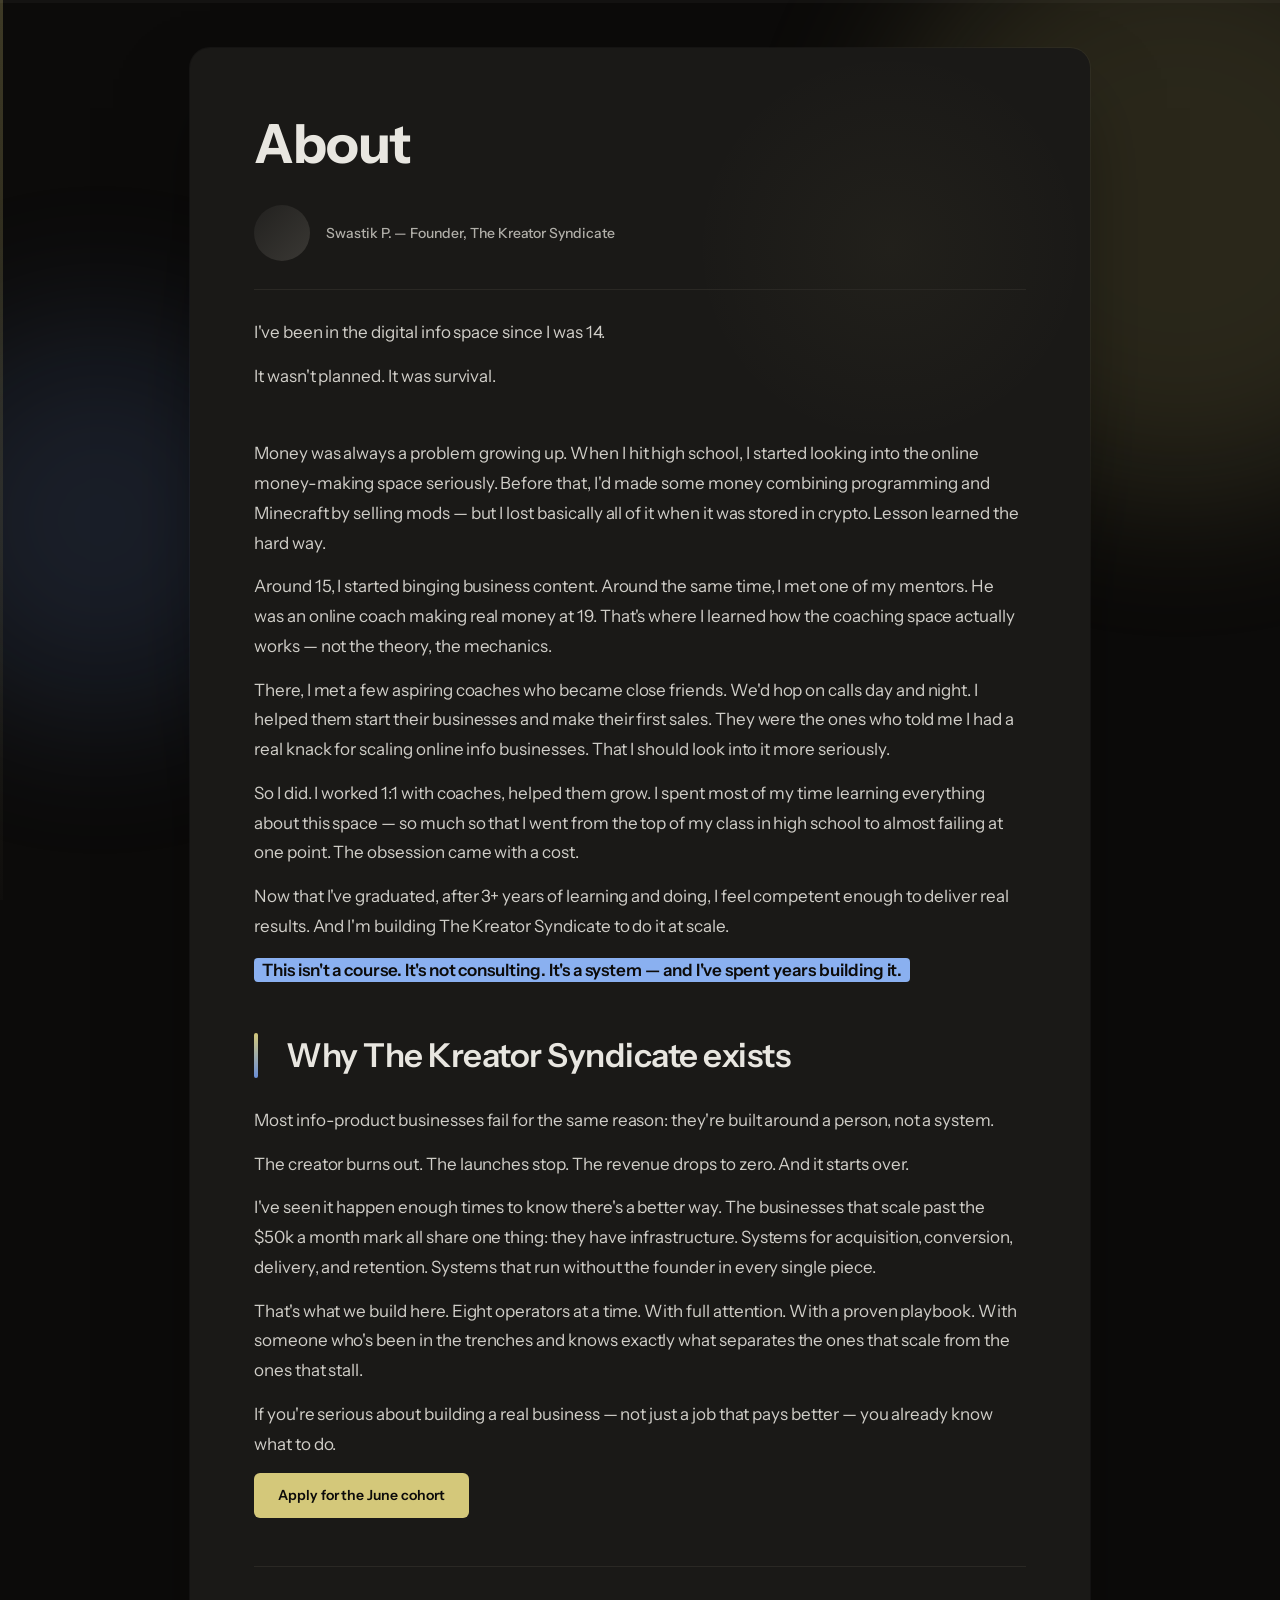
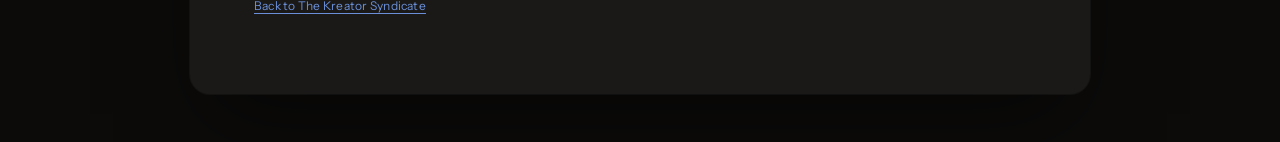
==== about.html @ 92910c71 "Landing page v1 Setup" ====
<!DOCTYPE html>
<html lang="en">
<head>
  <meta charset="UTF-8">
  <meta name="viewport" content="width=device-width, initial-scale=1.0">
  <title>About — The Kreator Syndicate</title>
  <link rel="stylesheet" href="./styles.css">
</head>
<body>
  <div class="progress-bar">
    <div class="progress-bar-fill" id="progressFill"></div>
  </div>

  <div class="parallax-bg">
    <div class="parallax-orb parallax-orb-1" id="orb1"></div>
    <div class="parallax-orb parallax-orb-2" id="orb2"></div>
  </div>

  <div class="accent-rail"></div>

  <div class="layout">
    <div class="content-wrapper">
      <article>

        <h1 class="page-entrance">About</h1>

        <div class="author page-entrance page-entrance-delay-1">
          <div class="author-avatar"></div>
          <div class="author-name">Swastik P. — Founder, The Kreator Syndicate</div>
        </div>

        <div class="section-intro page-entrance page-entrance-delay-2">
          <p>I've been in the digital info space since I was 14.</p>
          <p>It wasn't planned. It was survival.</p>
        </div>

        <div class="section">
          <p>Money was always a problem growing up. When I hit high school, I started looking into the online money-making space seriously. Before that, I'd made some money combining programming and Minecraft by selling mods — but I lost basically all of it when it was stored in crypto. Lesson learned the hard way.</p>

          <p>Around 15, I started binging business content. Around the same time, I met one of my mentors. He was an online coach making real money at 19. That's where I learned how the coaching space actually works — not the theory, the mechanics.</p>

          <p>There, I met a few aspiring coaches who became close friends. We'd hop on calls day and night. I helped them start their businesses and make their first sales. They were the ones who told me I had a real knack for scaling online info businesses. That I should look into it more seriously.</p>

          <p>So I did. I worked 1:1 with coaches, helped them grow. I spent most of my time learning everything about this space — so much so that I went from the top of my class in high school to almost failing at one point. The obsession came with a cost.</p>

          <p>Now that I've graduated, after 3+ years of learning and doing, I feel competent enough to deliver real results. And I'm building The Kreator Syndicate to do it at scale.</p>

          <p><strong class="highlight-blue">This isn't a course. It's not consulting. It's a system — and I've spent years building it.</strong></p>
        </div>

        <h2 class="reveal">Why The Kreator Syndicate exists</h2>

        <div class="section">
          <p>Most info-product businesses fail for the same reason: they're built around a person, not a system.</p>
          <p>The creator burns out. The launches stop. The revenue drops to zero. And it starts over.</p>
          <p>I've seen it happen enough times to know there's a better way. The businesses that scale past the $50k a month mark all share one thing: they have infrastructure. Systems for acquisition, conversion, delivery, and retention. Systems that run without the founder in every single piece.</p>
          <p>That's what we build here. Eight operators at a time. With full attention. With a proven playbook. With someone who's been in the trenches and knows exactly what separates the ones that scale from the ones that stall.</p>
          <p>If you're serious about building a real business — not just a job that pays better — you already know what to do.</p>
          <p><a href="https://cal.com/swastikp/ccc" target="_blank" rel="noreferrer" class="cta-button">Apply for the June cohort</a></p>
        </div>

      </article>

      <footer class="footer-note">
        <p><a href="index.html" style="color: var(--color-blue); text-decoration: underline;">Back to The Kreator Syndicate</a></p>
      </footer>
    </div>
  </div>

  <script>
    (function() {
      const progressFill = document.getElementById('progressFill');
      const reveals = document.querySelectorAll('.reveal');
      const orbs = [document.getElementById('orb1'), document.getElementById('orb2')];

      function initAnimations() {
        reveals.forEach(el => el.classList.add('reveal-visible'));
      }

      function updateProgress() {
        const scrollTop = window.scrollY;
        const docHeight = document.documentElement.scrollHeight - window.innerHeight;
        const progress = docHeight > 0 ? scrollTop / docHeight : 0;
        if (progressFill) progressFill.style.transform = `scaleX(${progress})`;

        reveals.forEach(el => {
          if (el.getBoundingClientRect().top < window.innerHeight * 0.85) {
            el.classList.add('reveal-visible');
          }
        });
      }

      function updateParallax() {
        const scrolled = window.scrollY;
        orbs.forEach((orb, i) => {
          if (orb) orb.style.transform = `translateY(${scrolled * (0.1 + i * 0.05)}px)`;
        });
      }

      initAnimations();

      window.addEventListener('scroll', () => {
        updateProgress();
        updateParallax();
      }, { passive: true });
    })();
  </script>
</body>
</html>
---- styles.css ----
@import url('https://fonts.googleapis.com/css2?family=Instrument+Sans:wght@400;500;600;700&display=swap');

:root {
  --font-body: 'Instrument Sans', -apple-system, BlinkMacSystemFont, sans-serif;
  --text-xs: 0.75rem;
  --text-sm: 0.875rem;
  --text-base: 1.0625rem;
  --text-lg: 1.25rem;
  --text-xl: 1.625rem;
  --text-2xl: 2.0625rem;
  --text-3xl: 2.625rem;
  --text-4xl: 3.375rem;
  --leading-tight: 1.2;
  --leading-snug: 1.35;
  --leading-normal: 1.6;
  --leading-relaxed: 1.75;
  --space-xs: 6px;
  --space-sm: 14px;
  --space-md: 28px;
  --space-lg: 48px;
  --space-xl: 64px;
  --space-2xl: 96px;
  
  --color-gold: #d4c87a;
  --color-gold-light: #e8e0a8;
  --color-gold-dark: #b8a852;
  --color-blue: #6a8fd8;
  --color-blue-light: #8ab0f0;
  --color-bg: #0c0b0a;
  --color-surface: #1a1917;
  --color-surface-elevated: #22211f;
  --color-border: #2a2824;
  --color-text: #d0cec8;
  --color-text-muted: #b0aea8;
  --color-text-heading: #e8e6e0;
}

* {
  margin: 0;
  padding: 0;
  box-sizing: border-box;
}

html {
  font-kerning: normal;
  -webkit-font-smoothing: antialiased;
  -moz-osx-font-smoothing: grayscale;
  scroll-behavior: smooth;
}

body {
  font-family: var(--font-body);
  background-color: var(--color-bg);
  color: var(--color-text);
  font-size: var(--text-base);
  line-height: var(--leading-relaxed);
  letter-spacing: -0.003em;
  padding: 48px 24px;
  min-height: 100vh;
}

/* Progress indicator */
.progress-bar {
  position: fixed;
  top: 0;
  left: 0;
  width: 100%;
  height: 3px;
  background: rgba(255,255,255,0.03);
  z-index: 1000;
}

.progress-bar-fill {
  height: 100%;
  background: linear-gradient(90deg, var(--color-gold), var(--color-blue));
  transform-origin: left;
  transform: scaleX(0);
}

/* Main layout */
.layout {
  display: grid;
  grid-template-columns: 1fr minmax(auto, 900px) 1fr;
  gap: var(--space-xl);
  max-width: 1600px;
  margin: 0 auto;
  position: relative;
}

.content-wrapper {
  grid-column: 2;
  background-color: var(--color-surface);
  border-radius: 20px;
  padding: var(--space-xl);
  box-shadow: 0 0 0 1px rgba(255,255,255,0.04),
              0 40px 80px -20px rgba(0,0,0,0.5);
  position: relative;
  overflow: hidden;
}

.content-wrapper::before {
  content: '';
  position: absolute;
  top: 0;
  right: 0;
  width: 400px;
  height: 400px;
  background: radial-gradient(circle at center, rgba(212, 200, 122, 0.04) 0%, transparent 70%);
  pointer-events: none;
}

/* Left accent rail */
.accent-rail {
  position: fixed;
  left: 0;
  top: 0;
  width: 3px;
  height: 100vh;
  background: linear-gradient(180deg, var(--color-gold) 0%, var(--color-surface) 100%);
  opacity: 0.25;
}

/* Typography */
h1 {
  font-size: var(--text-4xl);
  font-weight: 700;
  color: var(--color-text-heading);
  line-height: var(--leading-tight);
  letter-spacing: -0.025em;
  margin-bottom: var(--space-xs);
}

h2 {
  font-size: var(--text-2xl);
  font-weight: 600;
  color: var(--color-text-heading);
  line-height: var(--leading-snug);
  letter-spacing: -0.015em;
  margin: var(--space-lg) 0 var(--space-xs) 0;
  position: relative;
  padding-left: 32px;
  display: flex;
  align-items: center;
  gap: 0;
}

h2::before {
  content: '';
  position: absolute;
  left: 0;
  top: 0;
  width: 4px;
  height: 100%;
  background: linear-gradient(180deg, var(--color-gold), var(--color-blue));
  border-radius: 2px;
}

h2.phase-subheading {
  font-size: var(--text-lg);
  font-weight: 600;
  color: var(--color-text-muted);
  margin: var(--space-md) 0 var(--space-xs);
}

/* Sections */
.section {
  margin: var(--space-md) 0;
}

.section-intro {
  margin: var(--space-sm) 0 var(--space-lg) 0;
}

.section-list {
  margin: var(--space-sm) 0;
}

.section-divider {
  margin: var(--space-lg) 0;
  border-bottom: 1px solid var(--color-border);
  padding-bottom: var(--space-lg);
}

.section-final {
  margin: var(--space-lg) 0 var(--space-sm) 0;
}

blockquote {
  border-left: 3px solid var(--color-gold);
  padding-left: 28px;
  margin: 0 0 var(--space-lg) 0;
  font-style: italic;
  color: var(--color-text-muted);
}

blockquote p {
  margin: 0 0 8px 0;
}

blockquote p:last-child {
  margin-bottom: 0;
}

p {
  margin: 0 0 var(--space-sm) 0;
}

ul, ol {
  margin: 0 0 var(--space-md) 32px;
}

li {
  margin-bottom: 10px;
}

strong {
  font-weight: 600;
  color: var(--color-text-heading);
}

em {
  font-style: italic;
}

/* Highlighting */
.highlight {
  background-color: var(--color-surface-elevated);
  color: var(--color-text-heading);
  padding: 2px 8px;
  border-radius: 4px;
}

.highlight-yellow {
  background-color: var(--color-gold);
  color: var(--color-bg);
  padding: 2px 8px;
  border-radius: 4px;
  font-weight: 600;
}

.highlight-blue {
  background-color: var(--color-blue-light);
  color: var(--color-bg);
  padding: 2px 8px;
  border-radius: 4px;
  font-weight: 600;
}

a {
  color: var(--color-blue);
  text-decoration: none;
  text-underline-offset: 3px;
  background-image: linear-gradient(var(--color-blue), var(--color-blue));
  background-size: 0% 1px;
  background-position: 0 100%;
  background-repeat: no-repeat;
  transition: background-size 0.3s ease, color 0.2s ease;
}

a:hover {
  color: var(--color-blue-light);
  background-size: 100% 1px;
}

/* CTA Button */
.cta-button {
  display: inline-block;
  background-color: var(--color-gold);
  color: var(--color-bg);
  padding: 10px 24px;
  border-radius: 6px;
  font-weight: 600;
  font-size: var(--text-sm);
  text-decoration: none;
  transition: transform 0.2s cubic-bezier(0.34, 1.56, 0.64, 1),
              box-shadow 0.2s ease;
  position: relative;
}

.cta-button:hover {
  transform: translateY(-2px);
  box-shadow: 0 6px 20px rgba(212, 200, 122, 0.3);
  color: var(--color-bg);
}

.cta-button:active {
  transform: translateY(0);
  transition-duration: 0.1s;
}

/* Author section */
.author {
  display: flex;
  align-items: center;
  gap: 16px;
  margin: var(--space-md) 0;
  padding-bottom: var(--space-md);
  border-bottom: 1px solid var(--color-border);
}

.author-avatar {
  width: 56px;
  height: 56px;
  border-radius: 50%;
  background: linear-gradient(135deg, var(--color-surface-elevated) 0%, #3a3834 100%);
  position: relative;
  overflow: hidden;
}

.author-avatar::after {
  content: '';
  position: absolute;
  inset: 0;
  background: linear-gradient(45deg, transparent 40%, rgba(212, 200, 122, 0.15) 50%, transparent 60%);
  transform: translateX(-100%);
  animation: shimmer 3s infinite;
}

@keyframes shimmer {
  100% { transform: translateX(100%); }
}

.author-name {
  font-weight: 500;
  color: var(--color-text-muted);
  font-size: var(--text-sm);
}

.footer-note {
  font-size: var(--text-xs);
  color: #888;
  margin-top: var(--space-lg);
  padding-top: var(--space-md);
  border-top: 1px solid var(--color-border);
  letter-spacing: 0.02em;
}

/* Section widths for visual rhythm */
.section-wide {
  margin: 0 -48px;
  padding: 0 48px;
}

.section-narrow {
  max-width: 90%;
}

/* Scroll-driven animations */
.reveal {
  opacity: 0;
  transform: translateY(32px);
}

.reveal-visible {
  animation: revealIn 0.6s ease-out forwards;
}

@keyframes revealIn {
  to {
    opacity: 1;
    transform: translateY(0);
  }
}

/* Staggered children */
.stagger-children > * {
  opacity: 0;
  transform: translateY(20px);
}

.stagger-children.visible > *:nth-child(1) { animation: revealIn 0.5s ease-out 0.1s forwards; }
.stagger-children.visible > *:nth-child(2) { animation: revealIn 0.5s ease-out 0.2s forwards; }
.stagger-children.visible > *:nth-child(3) { animation: revealIn 0.5s ease-out 0.3s forwards; }
.stagger-children.visible > *:nth-child(4) { animation: revealIn 0.5s ease-out 0.4s forwards; }
.stagger-children.visible > *:nth-child(5) { animation: revealIn 0.5s ease-out 0.5s forwards; }

.stagger-children.visible > *:nth-child(1) { animation: revealIn 0.5s ease-out 0.1s forwards; }
.stagger-children.visible > *:nth-child(2) { animation: revealIn 0.5s ease-out 0.2s forwards; }
.stagger-children.visible > *:nth-child(3) { animation: revealIn 0.5s ease-out 0.3s forwards; }
.stagger-children.visible > *:nth-child(4) { animation: revealIn 0.5s ease-out 0.4s forwards; }
.stagger-children.visible > *:nth-child(5) { animation: revealIn 0.5s ease-out 0.5s forwards; }

/* Parallax depth */
.parallax-bg {
  position: fixed;
  top: 0;
  left: 0;
  width: 100%;
  height: 100%;
  pointer-events: none;
  z-index: -1;
}

.parallax-orb {
  position: absolute;
  border-radius: 50%;
  filter: blur(80px);
  opacity: 0.15;
}

.parallax-orb-1 {
  width: 600px;
  height: 600px;
  background: var(--color-gold);
  top: -100px;
  right: -200px;
}

.parallax-orb-2 {
  width: 400px;
  height: 400px;
  background: var(--color-blue);
  bottom: 20%;
  left: -100px;
}

/* Page entrance */
.page-entrance {
  animation: fadeSlideIn 0.8s ease-out both;
}

.page-entrance-delay-1 { animation-delay: 0.15s; }
.page-entrance-delay-2 { animation-delay: 0.3s; }
.page-entrance-delay-3 { animation-delay: 0.45s; }

@keyframes fadeSlideIn {
  from {
    opacity: 0;
    transform: translateY(24px);
  }
  to {
    opacity: 1;
    transform: translateY(0);
  }
}

/* Motion preferences */
@media (prefers-reduced-motion: reduce) {
  .page-entrance,
  .reveal-visible,
  .stagger-children.visible > * {
    animation: none;
    opacity: 1;
    transform: none;
  }
  
  .progress-bar-fill,
  .author-avatar::after {
    animation: none;
  }
  
  h2::before {
    opacity: 1;
    height: 60%;
  }
}

/* Responsive */
@media (max-width: 900px) {
  .layout {
    grid-template-columns: 1fr;
  }
  
  .content-wrapper {
    grid-column: 1;
    padding: var(--space-xl) var(--space-lg);
  }
  
  .accent-rail {
    display: none;
  }
}

@media (max-width: 640px) {
  body {
    padding: 24px 16px;
  }
  
  .content-wrapper {
    padding: var(--space-lg) var(--space-md);
    border-radius: 16px;
  }
  
  h1 {
    font-size: var(--text-3xl);
  }
  
  h2 {
    font-size: var(--text-xl);
    margin: var(--space-md) 0 var(--space-xs);
    padding-left: 0;
  }
  
  h2::before {
    display: none;
  }
  
  .section-wide {
    margin: 0;
    padding: 0;
  }
}
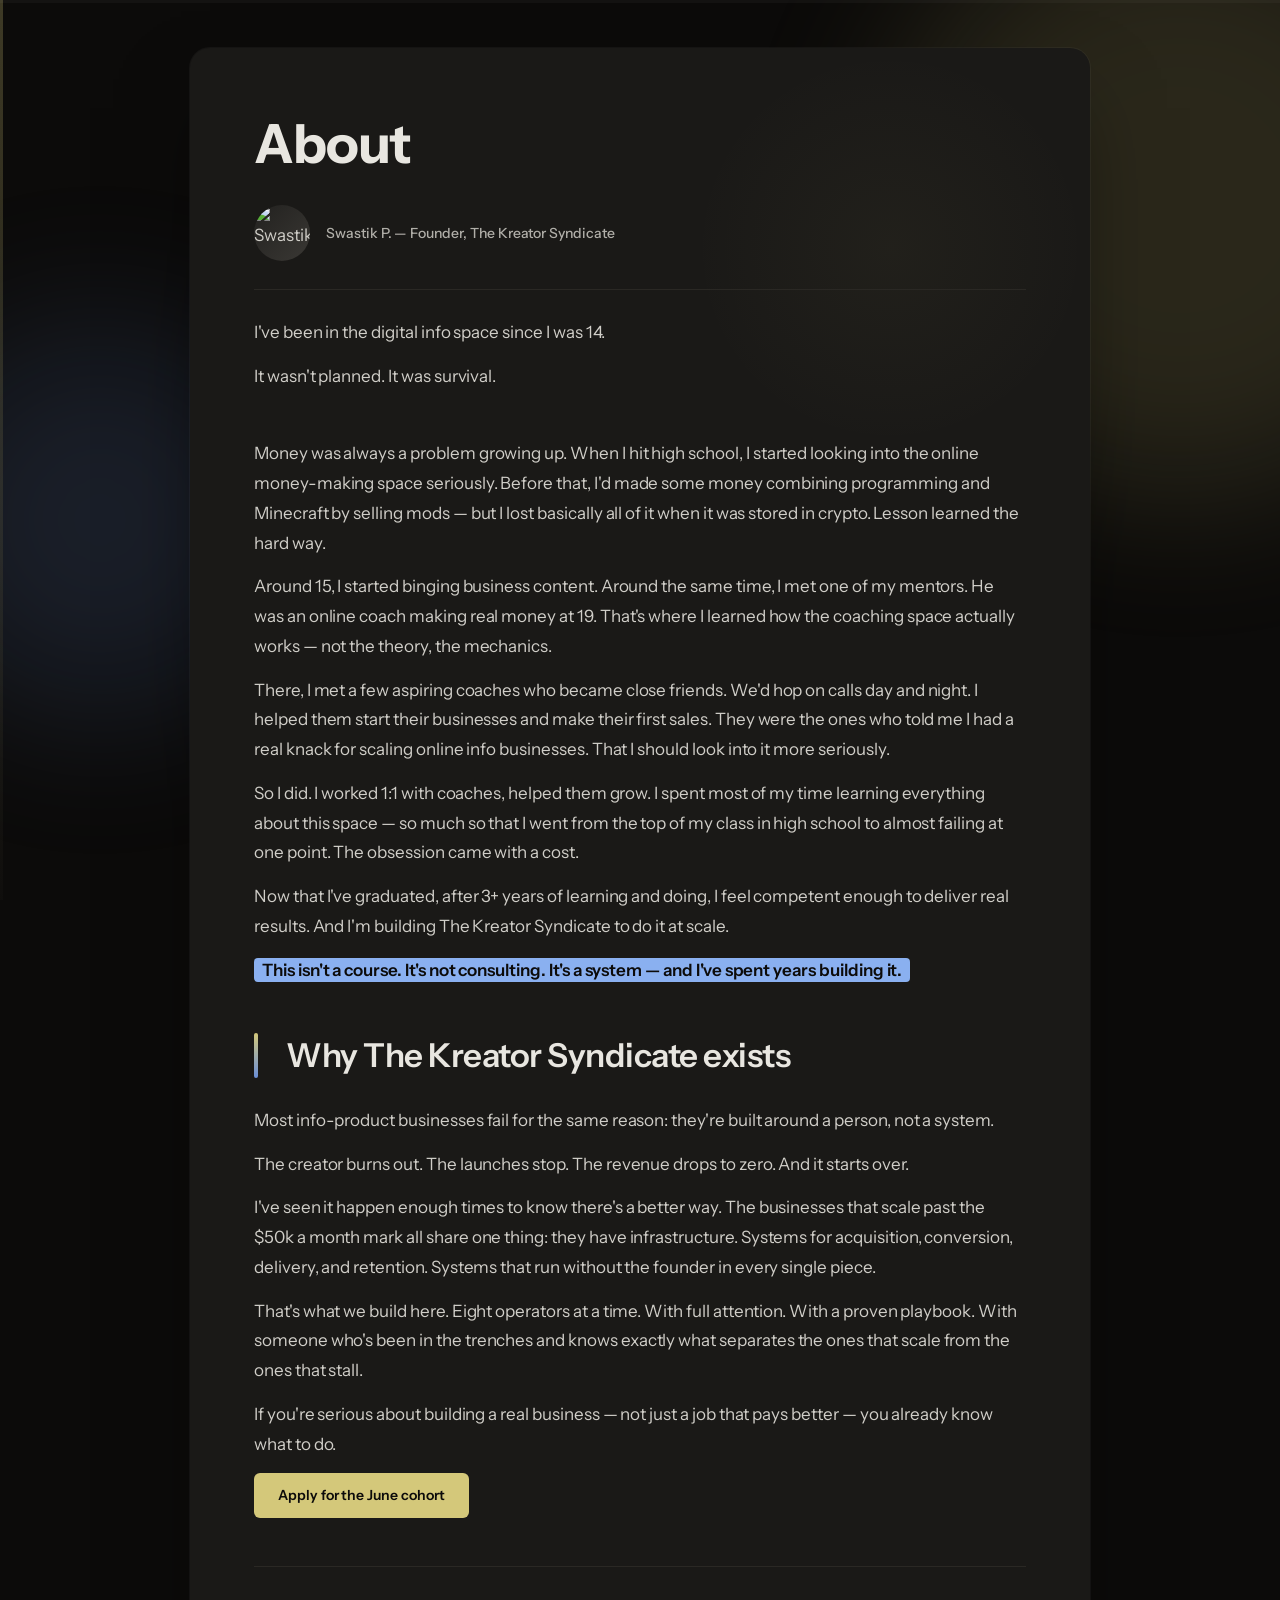
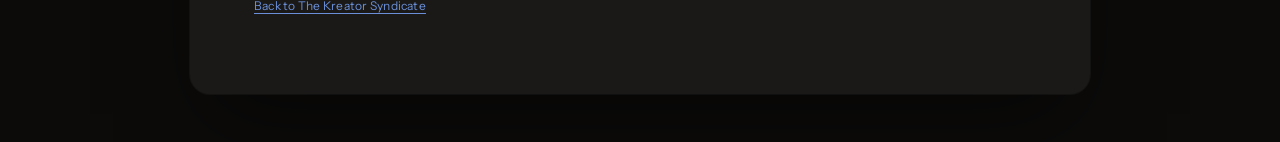
==== commit faf8cff3: "added mock pfp" ====
--- a/about.html
+++ b/about.html
@@ -25,7 +25,7 @@
         <h1 class="page-entrance">About</h1>
 
         <div class="author page-entrance page-entrance-delay-1">
-          <div class="author-avatar"></div>
+          <img src="https://rddi4oqi0m.ufs.sh/f/R4O1Bn3aTOy5FmR2vTVdACr0Wx5XHZioztDKlwYIM2TQnBbV" alt="Swastik P." class="author-avatar">
           <div class="author-name">Swastik P. — Founder, The Kreator Syndicate</div>
         </div>
 
--- a/styles.css
+++ b/styles.css
@@ -305,6 +305,11 @@
   background: linear-gradient(135deg, var(--color-surface-elevated) 0%, #3a3834 100%);
   position: relative;
   overflow: hidden;
+  object-fit: cover;
+}
+
+.author-avatar[alt] {
+  animation: none;
 }
 
 .author-avatar::after {
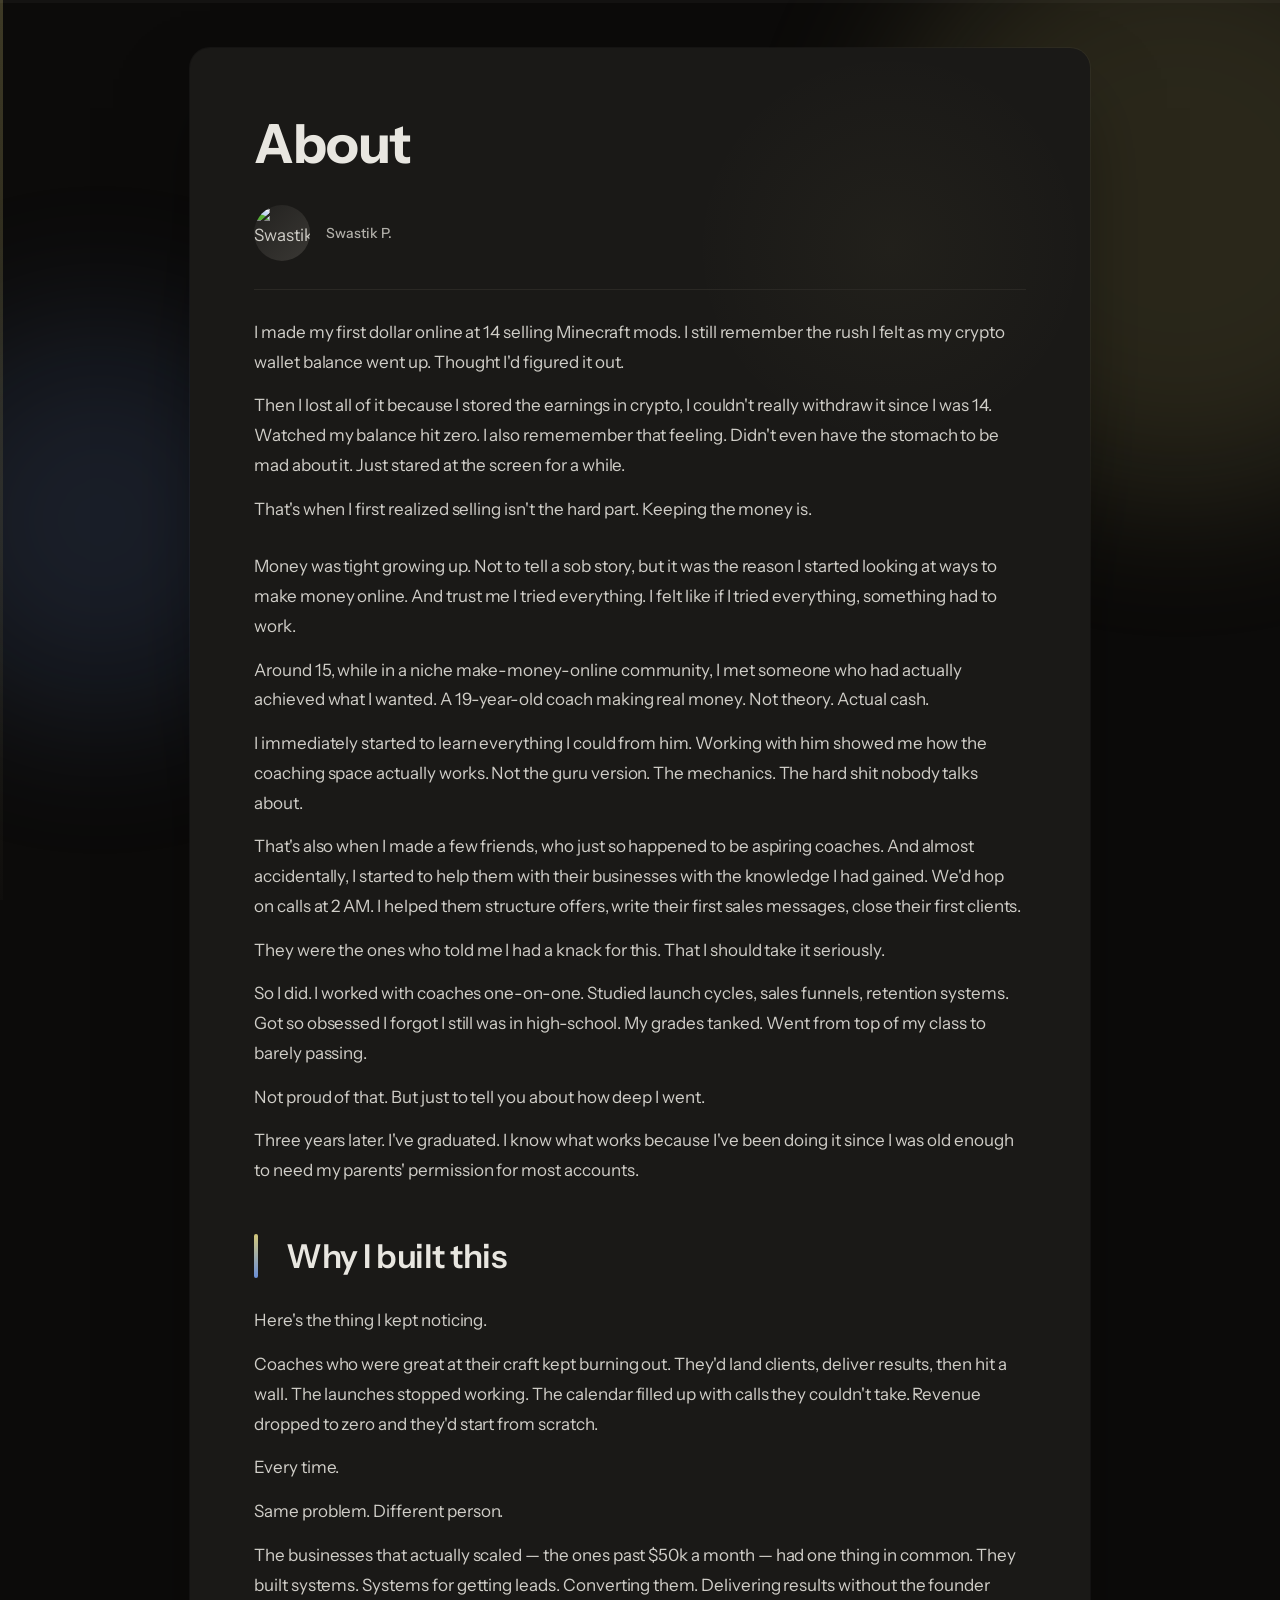
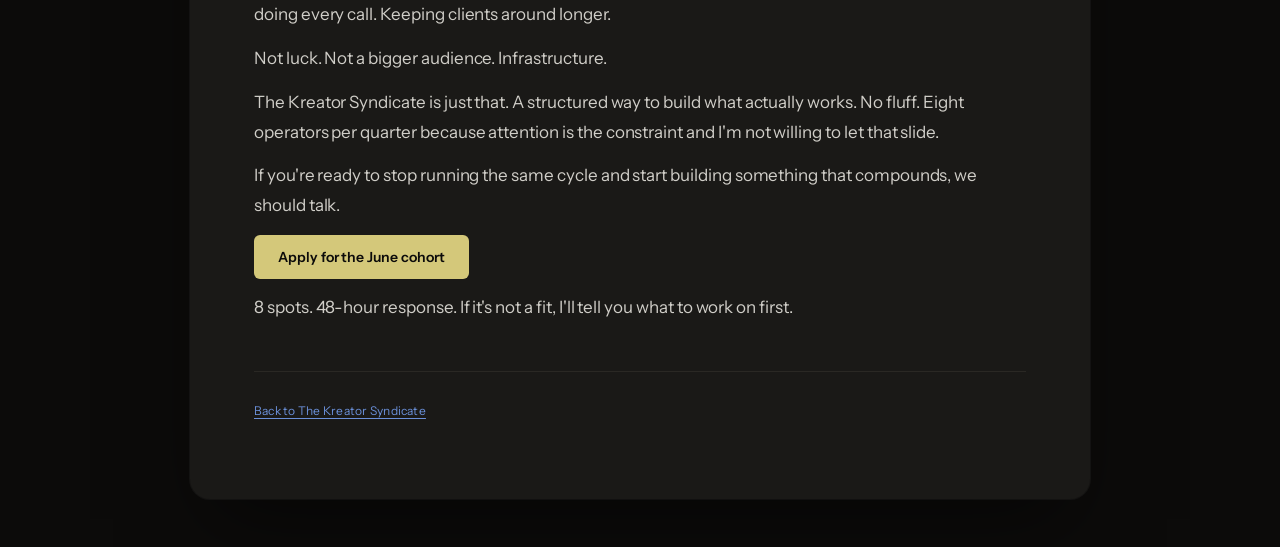
==== commit 05fb2748: "updated about page" ====
--- a/about.html
+++ b/about.html
@@ -5,6 +5,13 @@
   <meta name="viewport" content="width=device-width, initial-scale=1.0">
   <title>About — The Kreator Syndicate</title>
   <link rel="stylesheet" href="./styles.css">
+  <script type="text/javascript">
+    (function(c,l,a,r,i,t,y){
+        c[a]=c[a]||function(){(c[a].q=c[a].q||[]).push(arguments)};
+        t=l.createElement(r);t.async=1;t.src="https://www.clarity.ms/tag/"+i;
+        y=l.getElementsByTagName(r)[0];y.parentNode.insertBefore(t,y);
+    })(window, document, "clarity", "script", "wk4b1orqoj");
+</script>
 </head>
 <body>
   <div class="progress-bar">
@@ -26,37 +33,47 @@
 
         <div class="author page-entrance page-entrance-delay-1">
           <img src="https://rddi4oqi0m.ufs.sh/f/R4O1Bn3aTOy5FmR2vTVdACr0Wx5XHZioztDKlwYIM2TQnBbV" alt="Swastik P." class="author-avatar">
-          <div class="author-name">Swastik P. — Founder, The Kreator Syndicate</div>
+          <div class="author-name">Swastik P.</div>
         </div>
 
-        <div class="section-intro page-entrance page-entrance-delay-2">
-          <p>I've been in the digital info space since I was 14.</p>
-          <p>It wasn't planned. It was survival.</p>
+        <div class="section page-entrance page-entrance-delay-2">
+          <p>I made my first dollar online at 14 selling Minecraft mods. I still remember the rush I felt as my crypto wallet balance went up. Thought I'd figured it out.</p>
+          <p>Then I lost all of it because I stored the earnings in crypto, I couldn't really withdraw it since I was 14. Watched my balance hit zero. I also rememember that feeling. Didn't even have the stomach to be mad about it. Just stared at the screen for a while.</p>
+          <p>That's when I first realized selling isn't the hard part. Keeping the money is.</p>
         </div>
 
         <div class="section">
-          <p>Money was always a problem growing up. When I hit high school, I started looking into the online money-making space seriously. Before that, I'd made some money combining programming and Minecraft by selling mods — but I lost basically all of it when it was stored in crypto. Lesson learned the hard way.</p>
+          <p>Money was tight growing up. Not to tell a sob story, but it was the reason I started looking at ways to make money online. And trust me I tried everything. I felt like if I tried everything, something had to work.</p>
+          <p>Around 15, while in a niche make-money-online community, I met someone who had actually achieved what I wanted. A 19-year-old coach making real money. Not theory. Actual cash.</p>
+          <p>I immediately started to learn everything I could from him. Working with him showed me how the coaching space actually works. Not the guru version. The mechanics. The hard shit nobody talks about.</p>
 
-          <p>Around 15, I started binging business content. Around the same time, I met one of my mentors. He was an online coach making real money at 19. That's where I learned how the coaching space actually works — not the theory, the mechanics.</p>
+          <p>That's also when I made a few friends, who just so happened to be aspiring coaches. And almost accidentally, I started to help them with their businesses with the knowledge I had gained. We'd hop on calls at 2 AM. I helped them structure offers, write their first sales messages, close their first clients.</p>
+          <p>They were the ones who told me I had a knack for this. That I should take it seriously.</p>
 
-          <p>There, I met a few aspiring coaches who became close friends. We'd hop on calls day and night. I helped them start their businesses and make their first sales. They were the ones who told me I had a real knack for scaling online info businesses. That I should look into it more seriously.</p>
+          <p>So I did. I worked with coaches one-on-one. Studied launch cycles, sales funnels, retention systems. Got so obsessed I forgot I still was in high-school. My grades tanked. Went from top of my class to barely passing.</p>
+          <p>Not proud of that. But just to tell you about how deep I went.</p>
 
-          <p>So I did. I worked 1:1 with coaches, helped them grow. I spent most of my time learning everything about this space — so much so that I went from the top of my class in high school to almost failing at one point. The obsession came with a cost.</p>
-
-          <p>Now that I've graduated, after 3+ years of learning and doing, I feel competent enough to deliver real results. And I'm building The Kreator Syndicate to do it at scale.</p>
-
-          <p><strong class="highlight-blue">This isn't a course. It's not consulting. It's a system — and I've spent years building it.</strong></p>
+          <p>Three years later. I've graduated. I know what works because I've been doing it since I was old enough to need my parents' permission for most accounts.</p>
         </div>
 
-        <h2 class="reveal">Why The Kreator Syndicate exists</h2>
+        <h2 class="reveal">Why I built this</h2>
 
         <div class="section">
-          <p>Most info-product businesses fail for the same reason: they're built around a person, not a system.</p>
-          <p>The creator burns out. The launches stop. The revenue drops to zero. And it starts over.</p>
-          <p>I've seen it happen enough times to know there's a better way. The businesses that scale past the $50k a month mark all share one thing: they have infrastructure. Systems for acquisition, conversion, delivery, and retention. Systems that run without the founder in every single piece.</p>
-          <p>That's what we build here. Eight operators at a time. With full attention. With a proven playbook. With someone who's been in the trenches and knows exactly what separates the ones that scale from the ones that stall.</p>
-          <p>If you're serious about building a real business — not just a job that pays better — you already know what to do.</p>
+          <p>Here's the thing I kept noticing.</p>
+          <p>Coaches who were great at their craft kept burning out. They'd land clients, deliver results, then hit a wall. The launches stopped working. The calendar filled up with calls they couldn't take. Revenue dropped to zero and they'd start from scratch.</p>
+          <p>Every time.</p>
+
+          <p>Same problem. Different person.</p>
+
+          <p>The businesses that actually scaled — the ones past $50k a month — had one thing in common. They built systems. Systems for getting leads. Converting them. Delivering results without the founder doing every call. Keeping clients around longer.</p>
+          <p>Not luck. Not a bigger audience. Infrastructure.</p>
+
+          <p>The Kreator Syndicate is just that. A structured way to build what actually works. No fluff. Eight operators per quarter because attention is the constraint and I'm not willing to let that slide.</p>
+
+          <p>If you're ready to stop running the same cycle and start building something that compounds, we should talk.</p>
+
           <p><a href="https://cal.com/swastikp/ccc" target="_blank" rel="noreferrer" class="cta-button">Apply for the June cohort</a></p>
+          <p>8 spots. 48-hour response. If it's not a fit, I'll tell you what to work on first.</p>
         </div>
 
       </article>
@@ -72,10 +89,6 @@
       const progressFill = document.getElementById('progressFill');
       const reveals = document.querySelectorAll('.reveal');
       const orbs = [document.getElementById('orb1'), document.getElementById('orb2')];
-
-      function initAnimations() {
-        reveals.forEach(el => el.classList.add('reveal-visible'));
-      }
 
       function updateProgress() {
         const scrollTop = window.scrollY;
@@ -97,7 +110,7 @@
         });
       }
 
-      initAnimations();
+      updateProgress();
 
       window.addEventListener('scroll', () => {
         updateProgress();
--- a/styles.css
+++ b/styles.css
@@ -275,6 +275,9 @@
   transition: transform 0.2s cubic-bezier(0.34, 1.56, 0.64, 1),
               box-shadow 0.2s ease;
   position: relative;
+  border: none;
+  cursor: pointer;
+  font-family: var(--font-body);
 }
 
 .cta-button:hover {
@@ -372,12 +375,6 @@
   opacity: 0;
   transform: translateY(20px);
 }
-
-.stagger-children.visible > *:nth-child(1) { animation: revealIn 0.5s ease-out 0.1s forwards; }
-.stagger-children.visible > *:nth-child(2) { animation: revealIn 0.5s ease-out 0.2s forwards; }
-.stagger-children.visible > *:nth-child(3) { animation: revealIn 0.5s ease-out 0.3s forwards; }
-.stagger-children.visible > *:nth-child(4) { animation: revealIn 0.5s ease-out 0.4s forwards; }
-.stagger-children.visible > *:nth-child(5) { animation: revealIn 0.5s ease-out 0.5s forwards; }
 
 .stagger-children.visible > *:nth-child(1) { animation: revealIn 0.5s ease-out 0.1s forwards; }
 .stagger-children.visible > *:nth-child(2) { animation: revealIn 0.5s ease-out 0.2s forwards; }
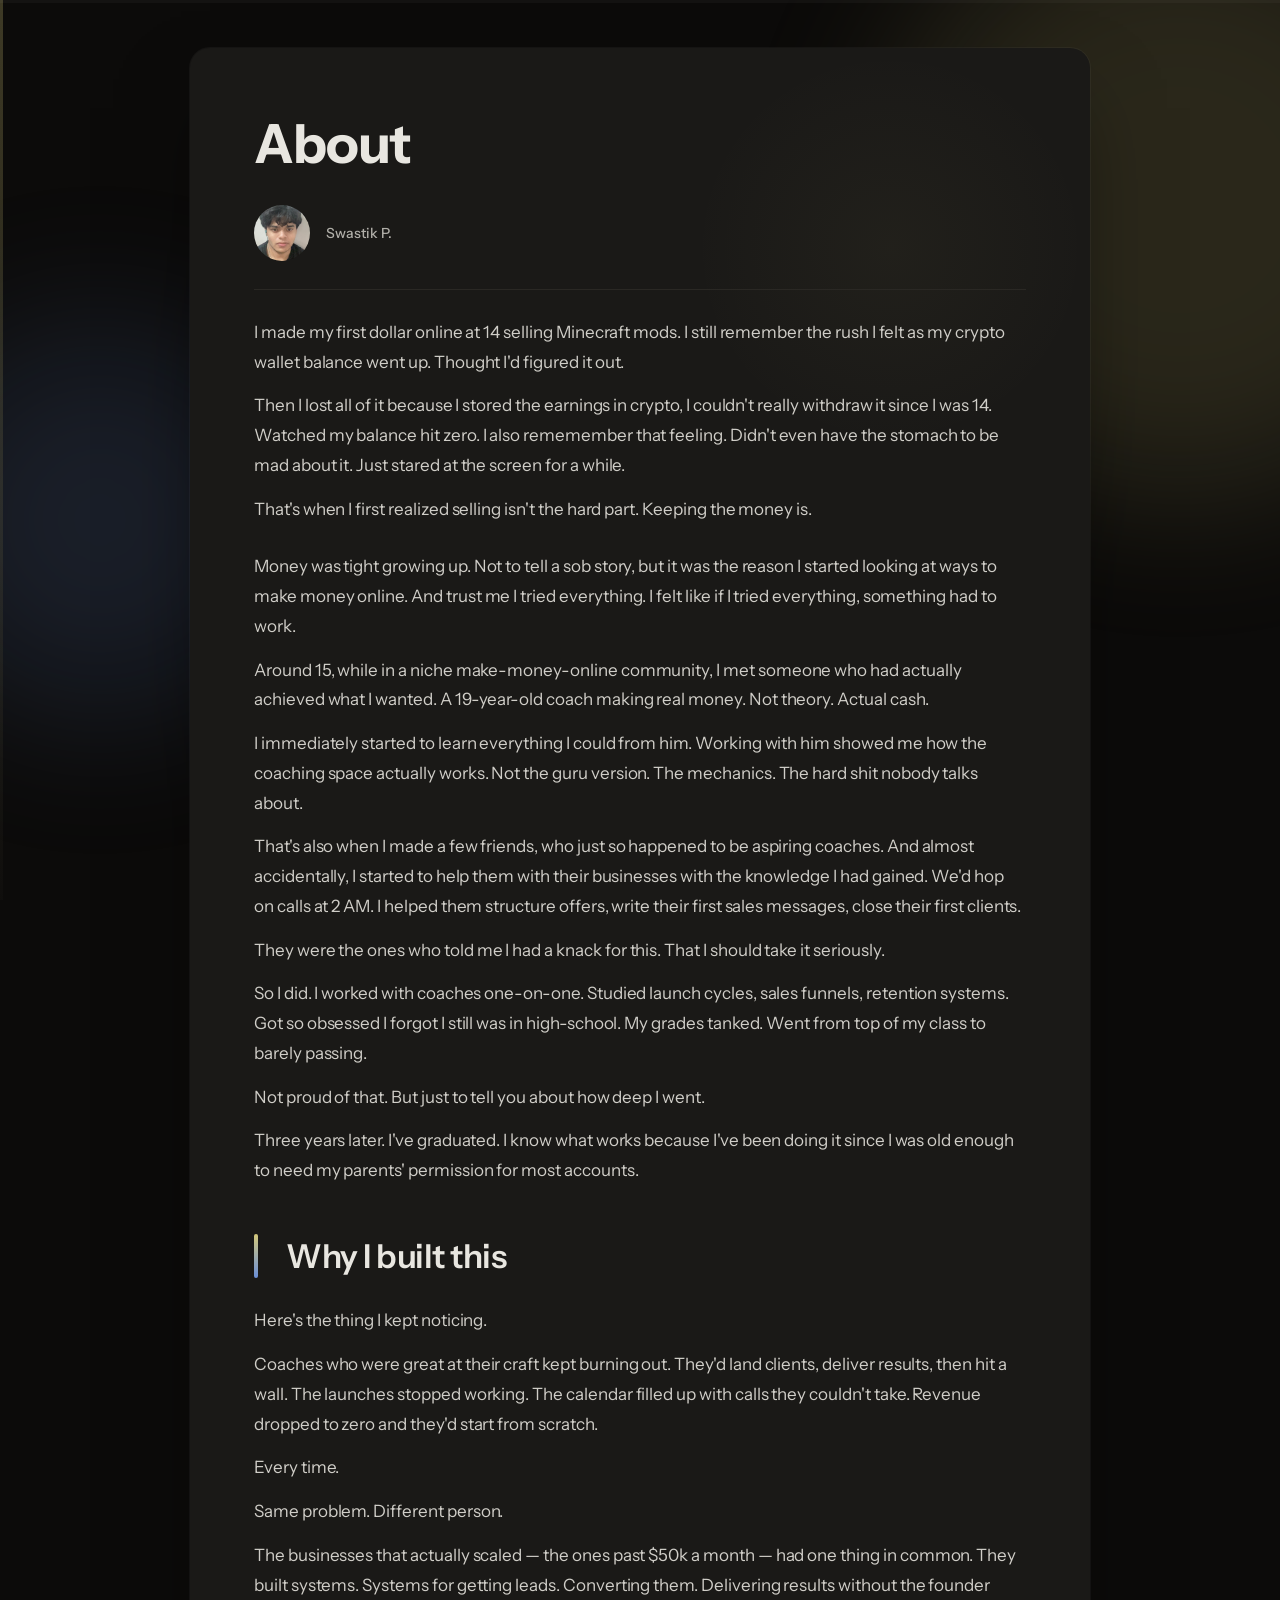
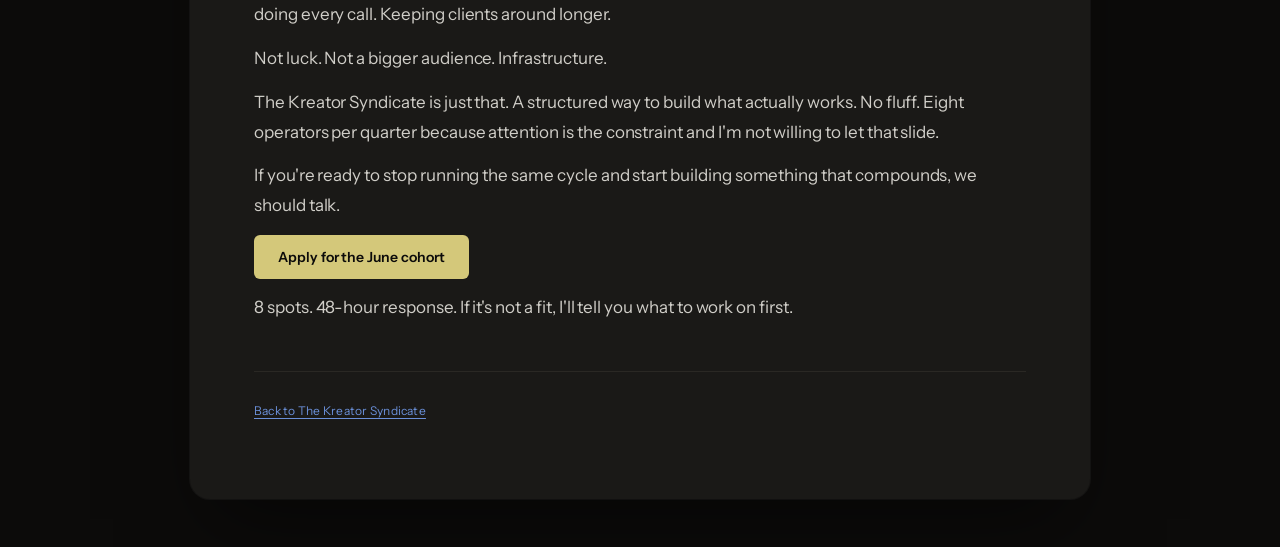
==== commit 7858ec49: "pfp" ====
--- a/about.html
+++ b/about.html
@@ -32,7 +32,7 @@
         <h1 class="page-entrance">About</h1>
 
         <div class="author page-entrance page-entrance-delay-1">
-          <img src="https://rddi4oqi0m.ufs.sh/f/R4O1Bn3aTOy5FmR2vTVdACr0Wx5XHZioztDKlwYIM2TQnBbV" alt="Swastik P." class="author-avatar">
+          <img src="assets/pfp.png" alt="Swastik P." class="author-avatar">
           <div class="author-name">Swastik P.</div>
         </div>
 
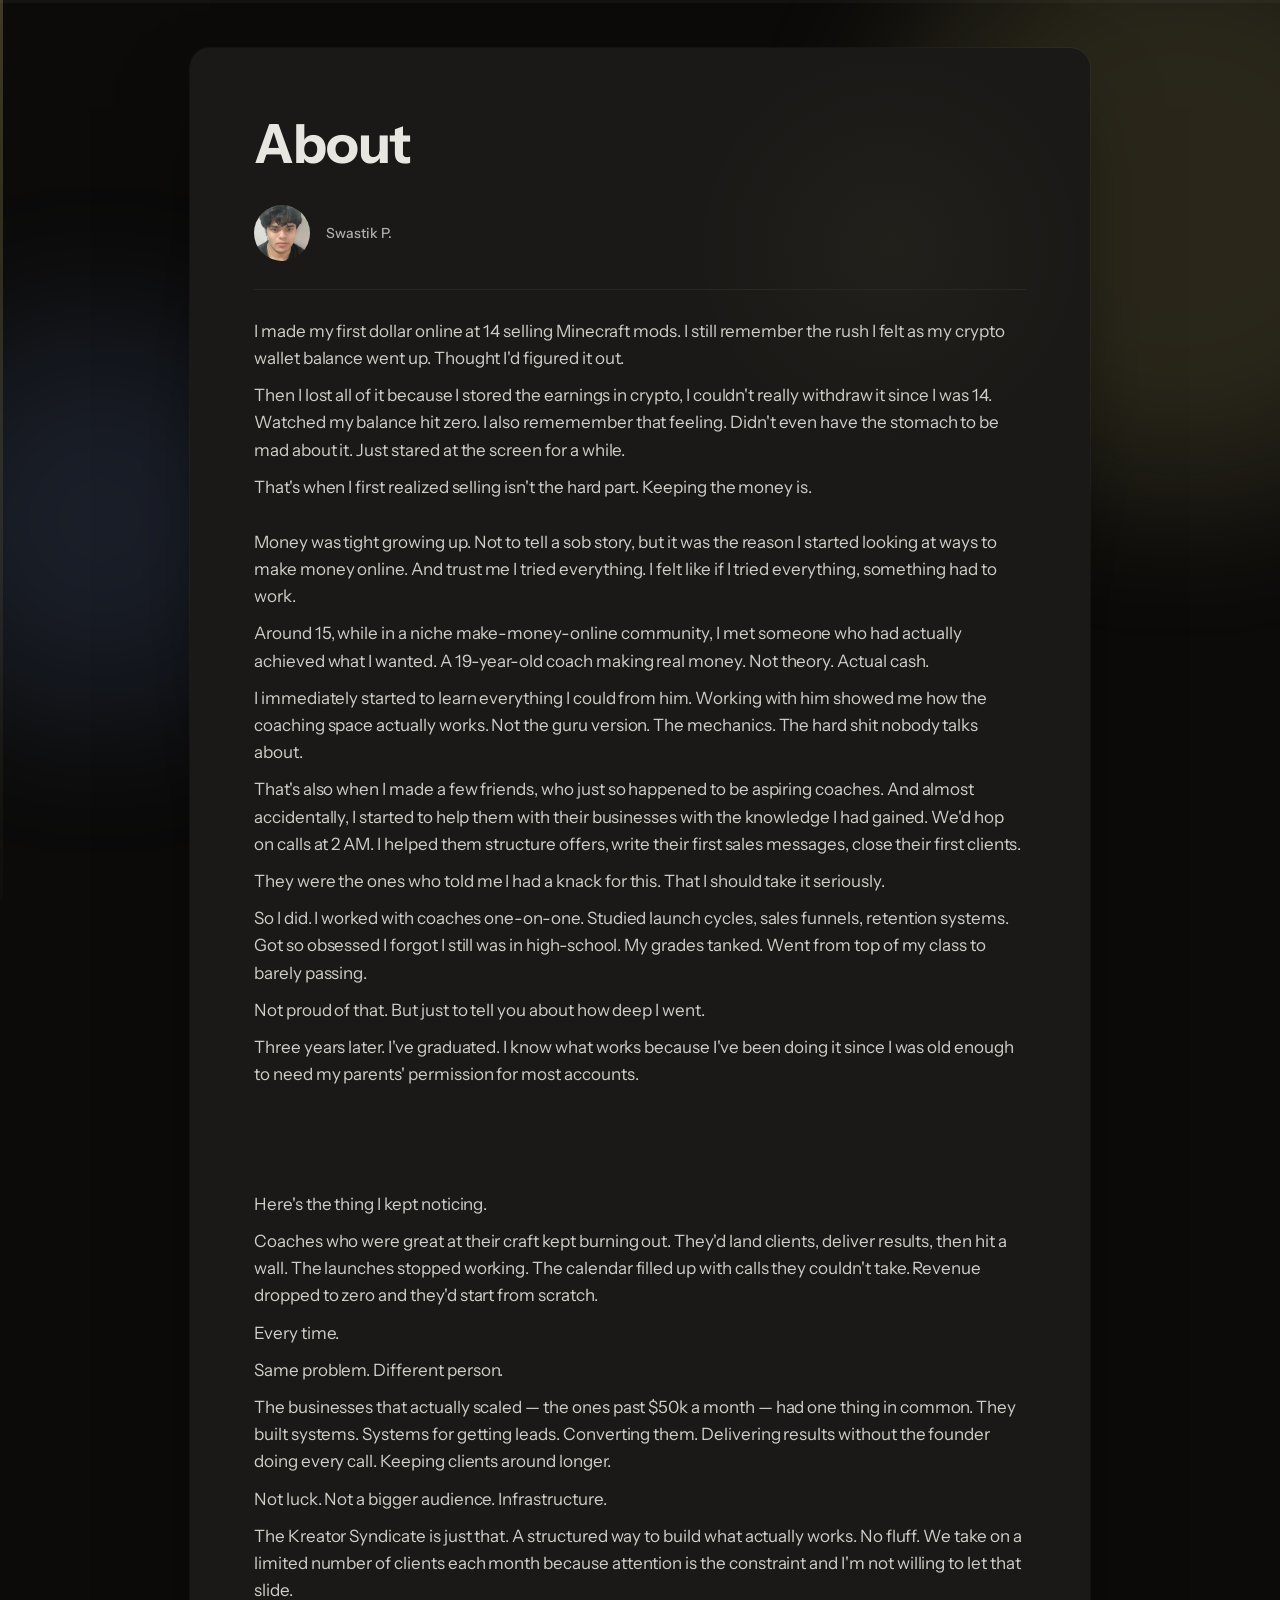
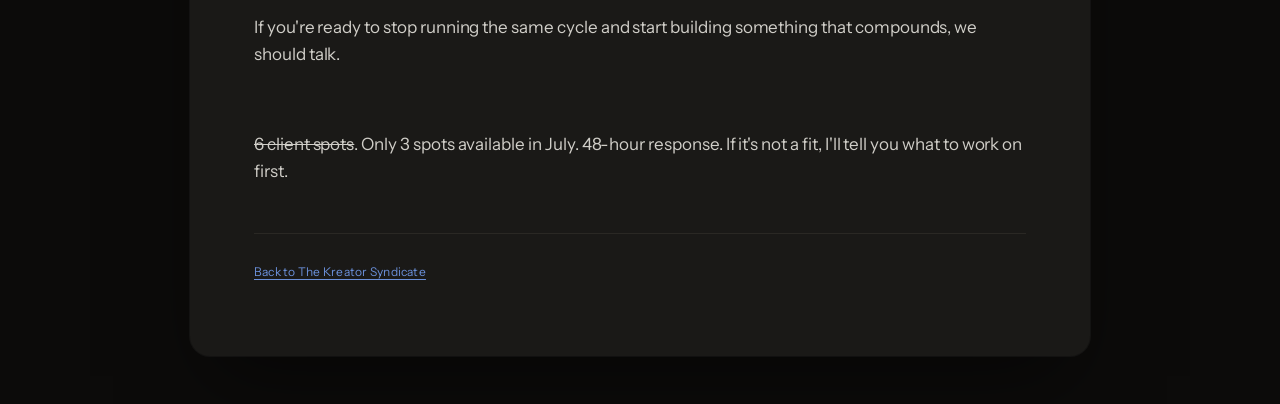
==== commit a4f46421: "Update July client availability messaging" ====
--- a/about.html
+++ b/about.html
@@ -68,12 +68,12 @@
           <p>The businesses that actually scaled — the ones past $50k a month — had one thing in common. They built systems. Systems for getting leads. Converting them. Delivering results without the founder doing every call. Keeping clients around longer.</p>
           <p>Not luck. Not a bigger audience. Infrastructure.</p>
 
-          <p>The Kreator Syndicate is just that. A structured way to build what actually works. No fluff. Eight operators per quarter because attention is the constraint and I'm not willing to let that slide.</p>
+          <p>The Kreator Syndicate is just that. A structured way to build what actually works. No fluff. We take on a limited number of clients each month because attention is the constraint and I'm not willing to let that slide.</p>
 
           <p>If you're ready to stop running the same cycle and start building something that compounds, we should talk.</p>
 
-          <p><a href="https://cal.com/swastikp/ccc" target="_blank" rel="noreferrer" class="cta-button">Apply for the June cohort</a></p>
-          <p>8 spots. 48-hour response. If it's not a fit, I'll tell you what to work on first.</p>
+          <p><a href="https://cal.com/swastikp/ccc" target="_blank" rel="noreferrer" class="cta-button">Apply to work with us in July</a></p>
+          <p><s>6 client spots</s>. Only 3 spots available in July. 48-hour response. If it's not a fit, I'll tell you what to work on first.</p>
         </div>
 
       </article>
--- a/styles.css
+++ b/styles.css
@@ -53,7 +53,7 @@
   background-color: var(--color-bg);
   color: var(--color-text);
   font-size: var(--text-base);
-  line-height: var(--leading-relaxed);
+  line-height: var(--leading-normal);
   letter-spacing: -0.003em;
   padding: 48px 24px;
   min-height: 100vh;
@@ -136,7 +136,7 @@
   color: var(--color-text-heading);
   line-height: var(--leading-snug);
   letter-spacing: -0.015em;
-  margin: var(--space-lg) 0 var(--space-xs) 0;
+  margin: 38px 0 12px 0;
   position: relative;
   padding-left: 32px;
   display: flex;
@@ -159,20 +159,28 @@
   font-size: var(--text-lg);
   font-weight: 600;
   color: var(--color-text-muted);
-  margin: var(--space-md) 0 var(--space-xs);
+  margin: 30px 0 10px;
 }
 
 /* Sections */
 .section {
-  margin: var(--space-md) 0;
+  margin: 20px 0 28px;
 }
 
 .section-intro {
-  margin: var(--space-sm) 0 var(--space-lg) 0;
+  margin: 12px 0 28px 0;
 }
 
 .section-list {
-  margin: var(--space-sm) 0;
+  margin: 8px 0 18px 30px;
+}
+
+.compact-list {
+  margin-bottom: 0;
+}
+
+.list-kicker {
+  margin: 22px 0 8px;
 }
 
 .section-divider {
@@ -187,8 +195,8 @@
 
 blockquote {
   border-left: 3px solid var(--color-gold);
-  padding-left: 28px;
-  margin: 0 0 var(--space-lg) 0;
+  padding-left: 20px;
+  margin: 0 0 32px 0;
   font-style: italic;
   color: var(--color-text-muted);
 }
@@ -202,15 +210,15 @@
 }
 
 p {
-  margin: 0 0 var(--space-sm) 0;
+  margin: 0 0 10px 0;
 }
 
 ul, ol {
-  margin: 0 0 var(--space-md) 32px;
+  margin: 0 0 20px 30px;
 }
 
 li {
-  margin-bottom: 10px;
+  margin-bottom: 7px;
 }
 
 strong {
@@ -501,4 +509,4 @@
     margin: 0;
     padding: 0;
   }
-}+}
